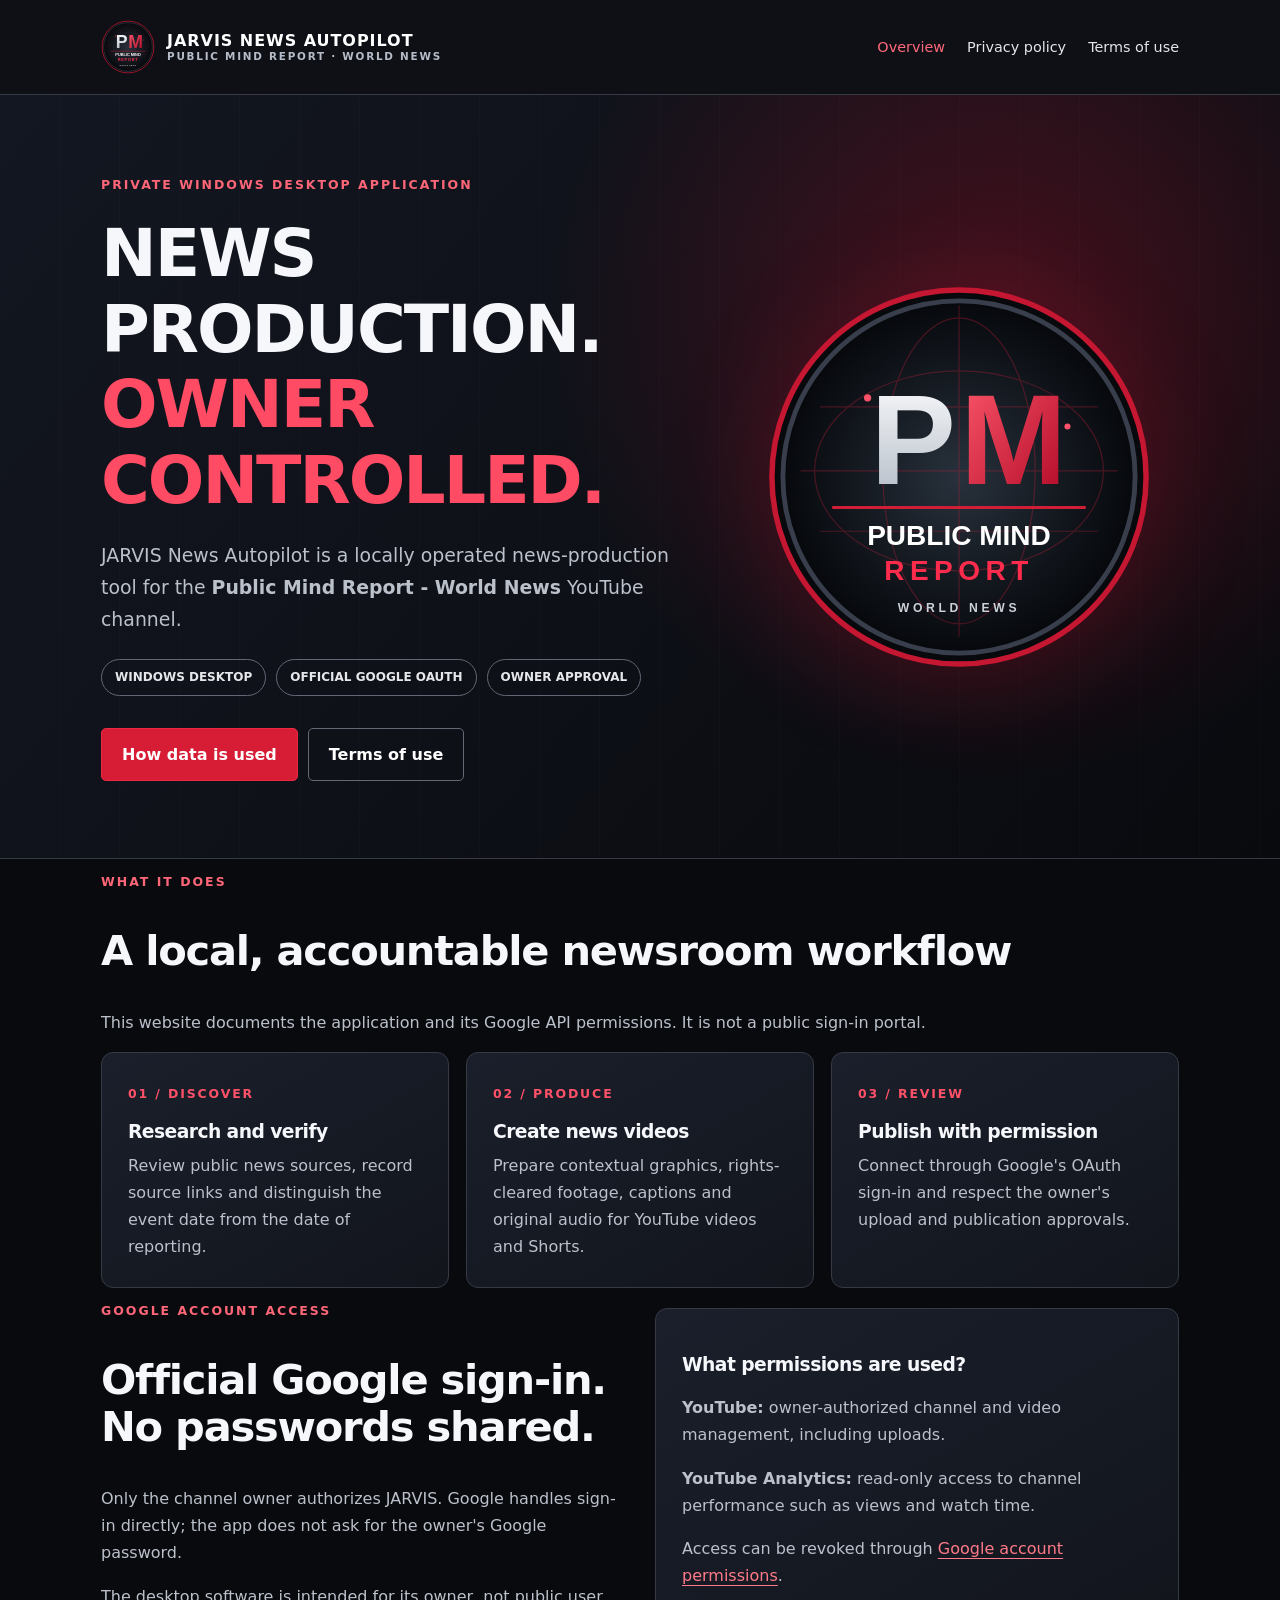
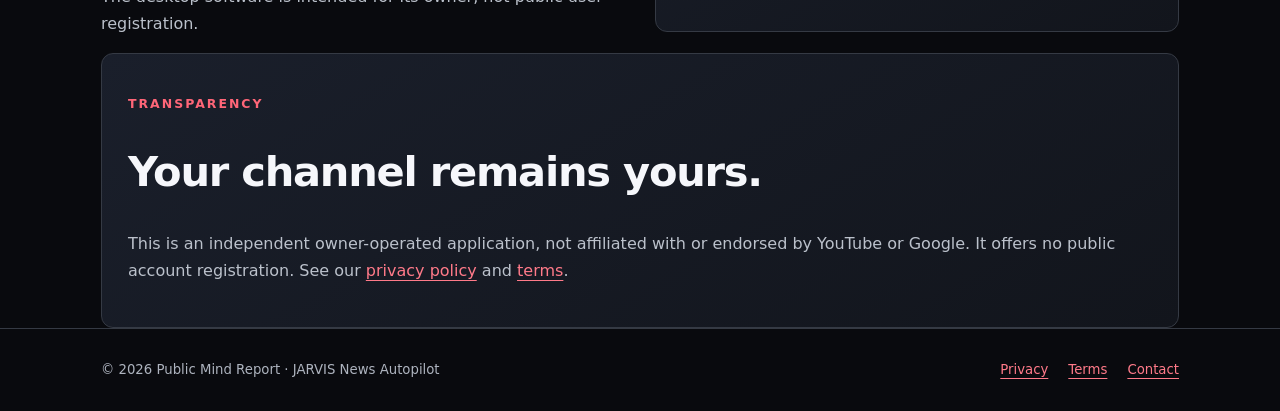
==== app.html @ f7fa5d25 "Preserve original Google OAuth app information page" ====
<!doctype html>
<html lang="en"><head><meta charset="utf-8"><meta name="viewport" content="width=device-width,initial-scale=1"><meta name="description" content="Private local video-news application with Google OAuth for Public Mind Report."><meta name="theme-color" content="#090a0e"><title>Official application information | JARVIS News Autopilot</title><link rel="icon" href="assets/pm-emblem.svg" type="image/svg+xml"><link rel="stylesheet" href="styles.css"><link rel="canonical" href="https://soundverse7.github.io/jarvis-news-oauth-info/app.html"></head>
<body><header><div class="shell"><a class="brand" href="index.html"><img src="assets/pm-emblem.svg" alt="Public Mind Report logo"><span>JARVIS NEWS AUTOPILOT<small>PUBLIC MIND REPORT · WORLD NEWS</small></span></a><nav aria-label="Main navigation"><a href="index.html" aria-current="page">Overview</a><a href="privacy.html" >Privacy policy</a><a href="terms.html" >Terms of use</a></nav></div></header><main><div class="hero"><div class="shell"><div><p class="eyebrow">Private Windows desktop application</p><h1>News production.<br><em>Owner controlled.</em></h1><p class="lead">JARVIS News Autopilot is a locally operated news-production tool for the <strong>Public Mind Report - World News</strong> YouTube channel.</p><div class="chips"><span>Windows desktop</span><span>Official Google OAuth</span><span>Owner approval</span></div><a class="button" href="privacy.html">How data is used</a><a class="button alt" href="terms.html">Terms of use</a></div><img src="assets/pm-emblem.svg" alt="Red and silver Public Mind Report globe emblem" width="390" height="390"></div></div><section class="shell"><p class="kicker">What it does</p><h2>A local, accountable newsroom workflow</h2><p>This website documents the application and its Google API permissions. It is not a public sign-in portal.</p><div class="cards"><article class="card"><strong>01 / DISCOVER</strong><h3>Research and verify</h3><p>Review public news sources, record source links and distinguish the event date from the date of reporting.</p></article><article class="card"><strong>02 / PRODUCE</strong><h3>Create news videos</h3><p>Prepare contextual graphics, rights-cleared footage, captions and original audio for YouTube videos and Shorts.</p></article><article class="card"><strong>03 / REVIEW</strong><h3>Publish with permission</h3><p>Connect through Google's OAuth sign-in and respect the owner's upload and publication approvals.</p></article></div></section><section class="shell split"><div><p class="kicker">Google account access</p><h2>Official Google sign-in. No passwords shared.</h2><p>Only the channel owner authorizes JARVIS. Google handles sign-in directly; the app does not ask for the owner's Google password.</p><p>The desktop software is intended for its owner, not public user registration.</p></div><div class="panel"><h3>What permissions are used?</h3><p><strong>YouTube:</strong> owner-authorized channel and video management, including uploads.</p><p><strong>YouTube Analytics:</strong> read-only access to channel performance such as views and watch time.</p><p>Access can be revoked through <a href="https://myaccount.google.com/permissions">Google account permissions</a>.</p></div></section><section class="shell"><div class="panel"><p class="kicker">Transparency</p><h2>Your channel remains yours.</h2><p>This is an independent owner-operated application, not affiliated with or endorsed by YouTube or Google. It offers no public account registration. See our <a href="privacy.html">privacy policy</a> and <a href="terms.html">terms</a>.</p></div></section></main><footer><div class="shell"><span>© 2026 Public Mind Report · JARVIS News Autopilot</span><div class="footer-links"><a href="privacy.html">Privacy</a><a href="terms.html">Terms</a><a href="https://github.com/SoundVerse7/jarvis-news-oauth-info/issues">Contact</a></div></div></footer></body></html>
---- styles.css ----
:root{--bg:#090a0e;--panel:#141821;--ink:#f6f7fb;--muted:#bbc1cb;--red:#ed2941;--border:#353a44}
*{box-sizing:border-box}body{margin:0;background:var(--bg);color:var(--ink);font:16px/1.7 system-ui,-apple-system,"Segoe UI",Arial,sans-serif}a{color:#ff7a89;text-decoration-thickness:1px;text-underline-offset:4px}a:hover{color:#fff}.shell{max-width:1130px;margin:auto;padding:0 26px}header{border-bottom:1px solid var(--border);background:#0e1015}header .shell{display:flex;justify-content:space-between;align-items:center;gap:20px;padding-top:20px;padding-bottom:20px}.brand{display:flex;align-items:center;gap:12px;color:#fff;text-decoration:none;line-height:1.2;font-weight:900;letter-spacing:.06em}.brand img{height:54px;width:54px}.brand small{display:block;color:#b6bdc9;font-size:.65rem;letter-spacing:.17em}nav{display:flex;gap:22px;flex-wrap:wrap}nav a{color:#e3e5eb;text-decoration:none;font-size:.9rem}nav a[aria-current]{color:#ff697b}.hero{background:radial-gradient(circle at 78% 30%,rgba(222,19,50,.27),transparent 40%),repeating-linear-gradient(90deg,transparent,transparent 59px,rgba(255,255,255,.025) 60px),linear-gradient(130deg,#131721,#090a0e);border-bottom:1px solid var(--border)}.hero .shell{display:grid;grid-template-columns:1.15fr .85fr;gap:42px;align-items:center;min-height:550px;padding-top:67px;padding-bottom:67px}.hero img{width:100%;max-width:390px;display:block;margin:auto;filter:drop-shadow(0 12px 50px rgba(221,19,52,.2))}.eyebrow,.kicker{color:#ff6678;text-transform:uppercase;font-weight:900;letter-spacing:.16em;font-size:.78rem}h1,h2,h3{line-height:1.14;letter-spacing:-.03em}h1{font-size:clamp(2.7rem,5.2vw,5rem);text-transform:uppercase;margin:20px 0}h1 em{font-style:normal;color:#ff4b64}h2{font-size:clamp(1.8rem,3.5vw,2.6rem)}p{color:var(--muted)}.lead{font-size:1.18rem}.chips{display:flex;gap:10px;flex-wrap:wrap;margin:24px 0 32px}.chips span{border:1px solid #626775;color:#e5e7eb;font-size:.75rem;text-transform:uppercase;font-weight:700;border-radius:40px;padding:7px 13px}.button{display:inline-block;color:white;background:#d71d36;border:1px solid #ed2941;border-radius:5px;text-decoration:none;font-weight:800;padding:12px 20px;margin:0 10px 10px 0}.button.alt{background:transparent;border-color:#646a75}section{padding-top:66px;padding-bottom:68px}.cards{display:grid;grid-template-columns:repeat(3,minmax(0,1fr));gap:17px}.card,.panel{border:1px solid var(--border);background:linear-gradient(150deg,#1a1f2b,#12151c);border-radius:12px;padding:26px}.card strong{color:#ff5168;font-size:.78rem;letter-spacing:.15em}.card h3{margin:14px 0 10px}.card p{margin:0}.split{display:grid;grid-template-columns:1fr 1fr;gap:30px;align-items:center}.legal{max-width:890px;padding-top:70px;padding-bottom:85px}.legal h1{font-size:clamp(2.6rem,5vw,4rem)}.legal h2{font-size:1.4rem;margin-top:35px}.legal li{color:var(--muted);margin:8px 0}.notice{border-left:3px solid var(--red);background:#1b1d25;padding:16px 21px;margin-top:28px}footer{border-top:1px solid var(--border);padding:30px 0;color:#aeb4bf;font-size:.83rem}footer .shell{display:flex;justify-content:space-between;gap:16px;flex-wrap:wrap}.footer-links{display:flex;gap:20px}code{color:#f3f3f8}a:focus-visible{outline:2px solid white;outline-offset:4px}@media(max-width:790px){header .shell{align-items:flex-start}.hero .shell,.split,.cards{grid-template-columns:1fr}.hero .shell{padding-top:46px;gap:12px}.hero img{max-width:255px}}@media(max-width:500px){header .shell{flex-direction:column}h1{font-size:2.55rem}.shell{padding:0 18px}}
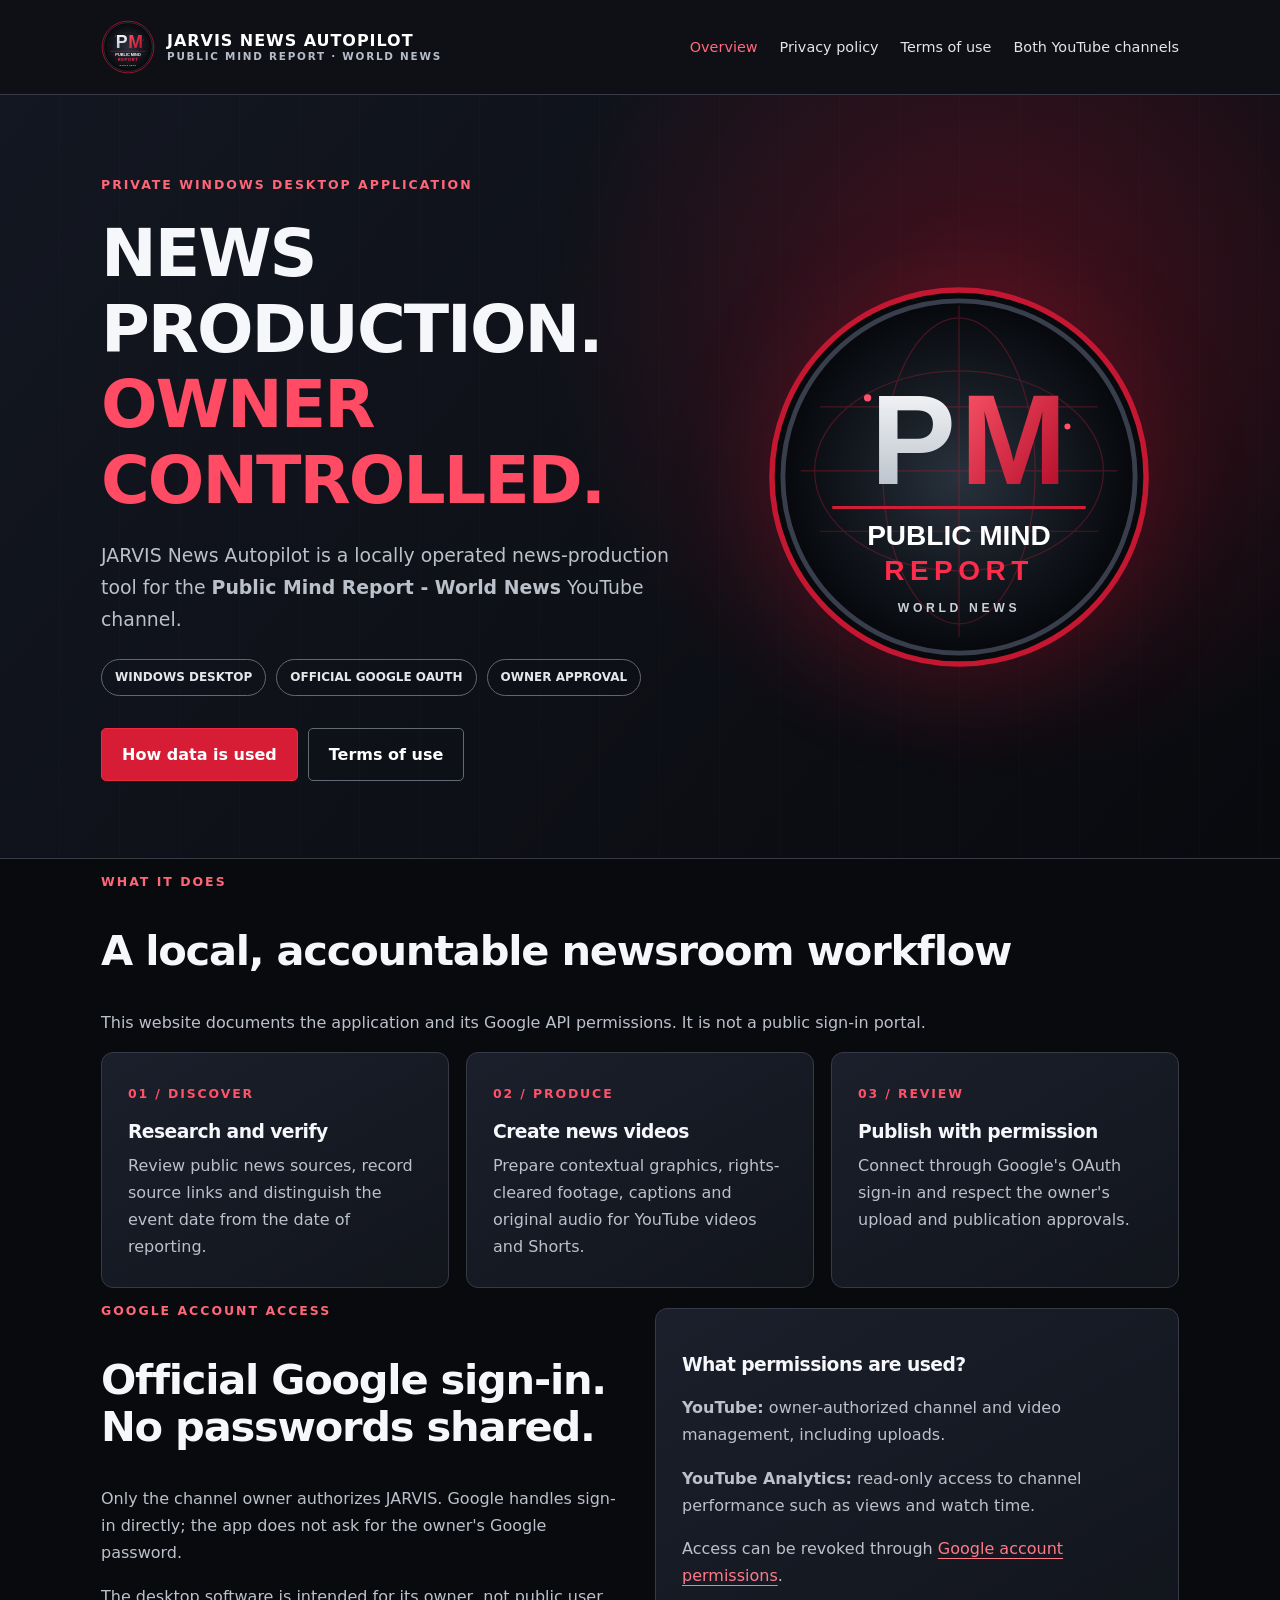
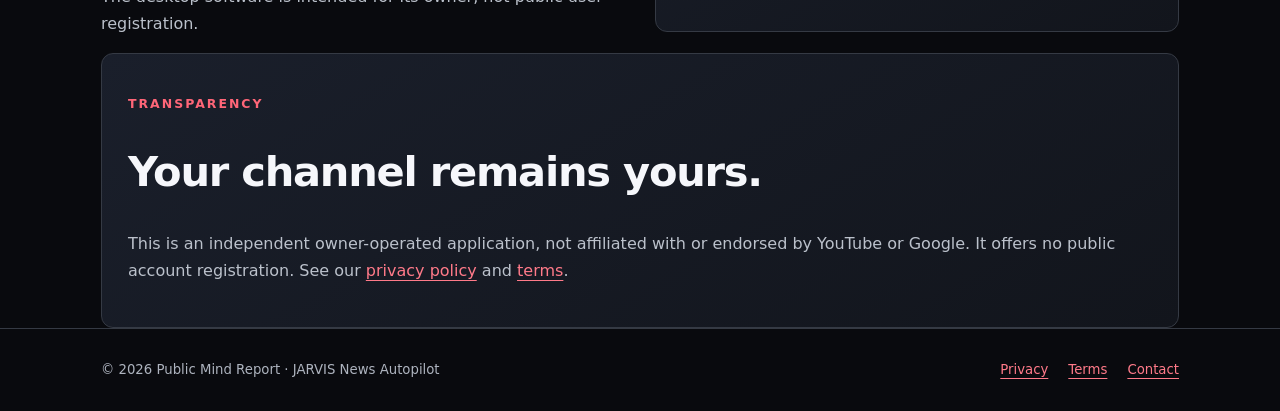
==== commit 44514156: "Replace sponsorship mentions with two-channel promotion in app.html" ====
--- a/app.html
+++ b/app.html
@@ -1,3 +1,3 @@
 <!doctype html>
 <html lang="en"><head><meta charset="utf-8"><meta name="viewport" content="width=device-width,initial-scale=1"><meta name="description" content="Private local video-news application with Google OAuth for Public Mind Report."><meta name="theme-color" content="#090a0e"><title>Official application information | JARVIS News Autopilot</title><link rel="icon" href="assets/pm-emblem.svg" type="image/svg+xml"><link rel="stylesheet" href="styles.css"><link rel="canonical" href="https://soundverse7.github.io/jarvis-news-oauth-info/app.html"></head>
-<body><header><div class="shell"><a class="brand" href="index.html"><img src="assets/pm-emblem.svg" alt="Public Mind Report logo"><span>JARVIS NEWS AUTOPILOT<small>PUBLIC MIND REPORT · WORLD NEWS</small></span></a><nav aria-label="Main navigation"><a href="index.html" aria-current="page">Overview</a><a href="privacy.html" >Privacy policy</a><a href="terms.html" >Terms of use</a></nav></div></header><main><div class="hero"><div class="shell"><div><p class="eyebrow">Private Windows desktop application</p><h1>News production.<br><em>Owner controlled.</em></h1><p class="lead">JARVIS News Autopilot is a locally operated news-production tool for the <strong>Public Mind Report - World News</strong> YouTube channel.</p><div class="chips"><span>Windows desktop</span><span>Official Google OAuth</span><span>Owner approval</span></div><a class="button" href="privacy.html">How data is used</a><a class="button alt" href="terms.html">Terms of use</a></div><img src="assets/pm-emblem.svg" alt="Red and silver Public Mind Report globe emblem" width="390" height="390"></div></div><section class="shell"><p class="kicker">What it does</p><h2>A local, accountable newsroom workflow</h2><p>This website documents the application and its Google API permissions. It is not a public sign-in portal.</p><div class="cards"><article class="card"><strong>01 / DISCOVER</strong><h3>Research and verify</h3><p>Review public news sources, record source links and distinguish the event date from the date of reporting.</p></article><article class="card"><strong>02 / PRODUCE</strong><h3>Create news videos</h3><p>Prepare contextual graphics, rights-cleared footage, captions and original audio for YouTube videos and Shorts.</p></article><article class="card"><strong>03 / REVIEW</strong><h3>Publish with permission</h3><p>Connect through Google's OAuth sign-in and respect the owner's upload and publication approvals.</p></article></div></section><section class="shell split"><div><p class="kicker">Google account access</p><h2>Official Google sign-in. No passwords shared.</h2><p>Only the channel owner authorizes JARVIS. Google handles sign-in directly; the app does not ask for the owner's Google password.</p><p>The desktop software is intended for its owner, not public user registration.</p></div><div class="panel"><h3>What permissions are used?</h3><p><strong>YouTube:</strong> owner-authorized channel and video management, including uploads.</p><p><strong>YouTube Analytics:</strong> read-only access to channel performance such as views and watch time.</p><p>Access can be revoked through <a href="https://myaccount.google.com/permissions">Google account permissions</a>.</p></div></section><section class="shell"><div class="panel"><p class="kicker">Transparency</p><h2>Your channel remains yours.</h2><p>This is an independent owner-operated application, not affiliated with or endorsed by YouTube or Google. It offers no public account registration. See our <a href="privacy.html">privacy policy</a> and <a href="terms.html">terms</a>.</p></div></section></main><footer><div class="shell"><span>© 2026 Public Mind Report · JARVIS News Autopilot</span><div class="footer-links"><a href="privacy.html">Privacy</a><a href="terms.html">Terms</a><a href="https://github.com/SoundVerse7/jarvis-news-oauth-info/issues">Contact</a></div></div></footer></body></html>+<body><header><div class="shell"><a class="brand" href="index.html"><img src="assets/pm-emblem.svg" alt="Public Mind Report logo"><span>JARVIS NEWS AUTOPILOT<small>PUBLIC MIND REPORT · WORLD NEWS</small></span></a><nav aria-label="Main navigation"><a href="index.html" aria-current="page">Overview</a><a href="privacy.html" >Privacy policy</a><a href="terms.html">Terms of use</a><a href="channels.html">Both YouTube channels</a></nav></div></header><main><div class="hero"><div class="shell"><div><p class="eyebrow">Private Windows desktop application</p><h1>News production.<br><em>Owner controlled.</em></h1><p class="lead">JARVIS News Autopilot is a locally operated news-production tool for the <strong>Public Mind Report - World News</strong> YouTube channel.</p><div class="chips"><span>Windows desktop</span><span>Official Google OAuth</span><span>Owner approval</span></div><a class="button" href="privacy.html">How data is used</a><a class="button alt" href="terms.html">Terms of use</a></div><img src="assets/pm-emblem.svg" alt="Red and silver Public Mind Report globe emblem" width="390" height="390"></div></div><section class="shell"><p class="kicker">What it does</p><h2>A local, accountable newsroom workflow</h2><p>This website documents the application and its Google API permissions. It is not a public sign-in portal.</p><div class="cards"><article class="card"><strong>01 / DISCOVER</strong><h3>Research and verify</h3><p>Review public news sources, record source links and distinguish the event date from the date of reporting.</p></article><article class="card"><strong>02 / PRODUCE</strong><h3>Create news videos</h3><p>Prepare contextual graphics, rights-cleared footage, captions and original audio for YouTube videos and Shorts.</p></article><article class="card"><strong>03 / REVIEW</strong><h3>Publish with permission</h3><p>Connect through Google's OAuth sign-in and respect the owner's upload and publication approvals.</p></article></div></section><section class="shell split"><div><p class="kicker">Google account access</p><h2>Official Google sign-in. No passwords shared.</h2><p>Only the channel owner authorizes JARVIS. Google handles sign-in directly; the app does not ask for the owner's Google password.</p><p>The desktop software is intended for its owner, not public user registration.</p></div><div class="panel"><h3>What permissions are used?</h3><p><strong>YouTube:</strong> owner-authorized channel and video management, including uploads.</p><p><strong>YouTube Analytics:</strong> read-only access to channel performance such as views and watch time.</p><p>Access can be revoked through <a href="https://myaccount.google.com/permissions">Google account permissions</a>.</p></div></section><section class="shell"><div class="panel"><p class="kicker">Transparency</p><h2>Your channel remains yours.</h2><p>This is an independent owner-operated application, not affiliated with or endorsed by YouTube or Google. It offers no public account registration. See our <a href="privacy.html">privacy policy</a> and <a href="terms.html">terms</a>.</p></div></section></main><footer><div class="shell"><span>© 2026 Public Mind Report · JARVIS News Autopilot</span><div class="footer-links"><a href="privacy.html">Privacy</a><a href="terms.html">Terms</a><a href="https://github.com/SoundVerse7/jarvis-news-oauth-info/issues">Contact</a></div></div></footer></body></html>
